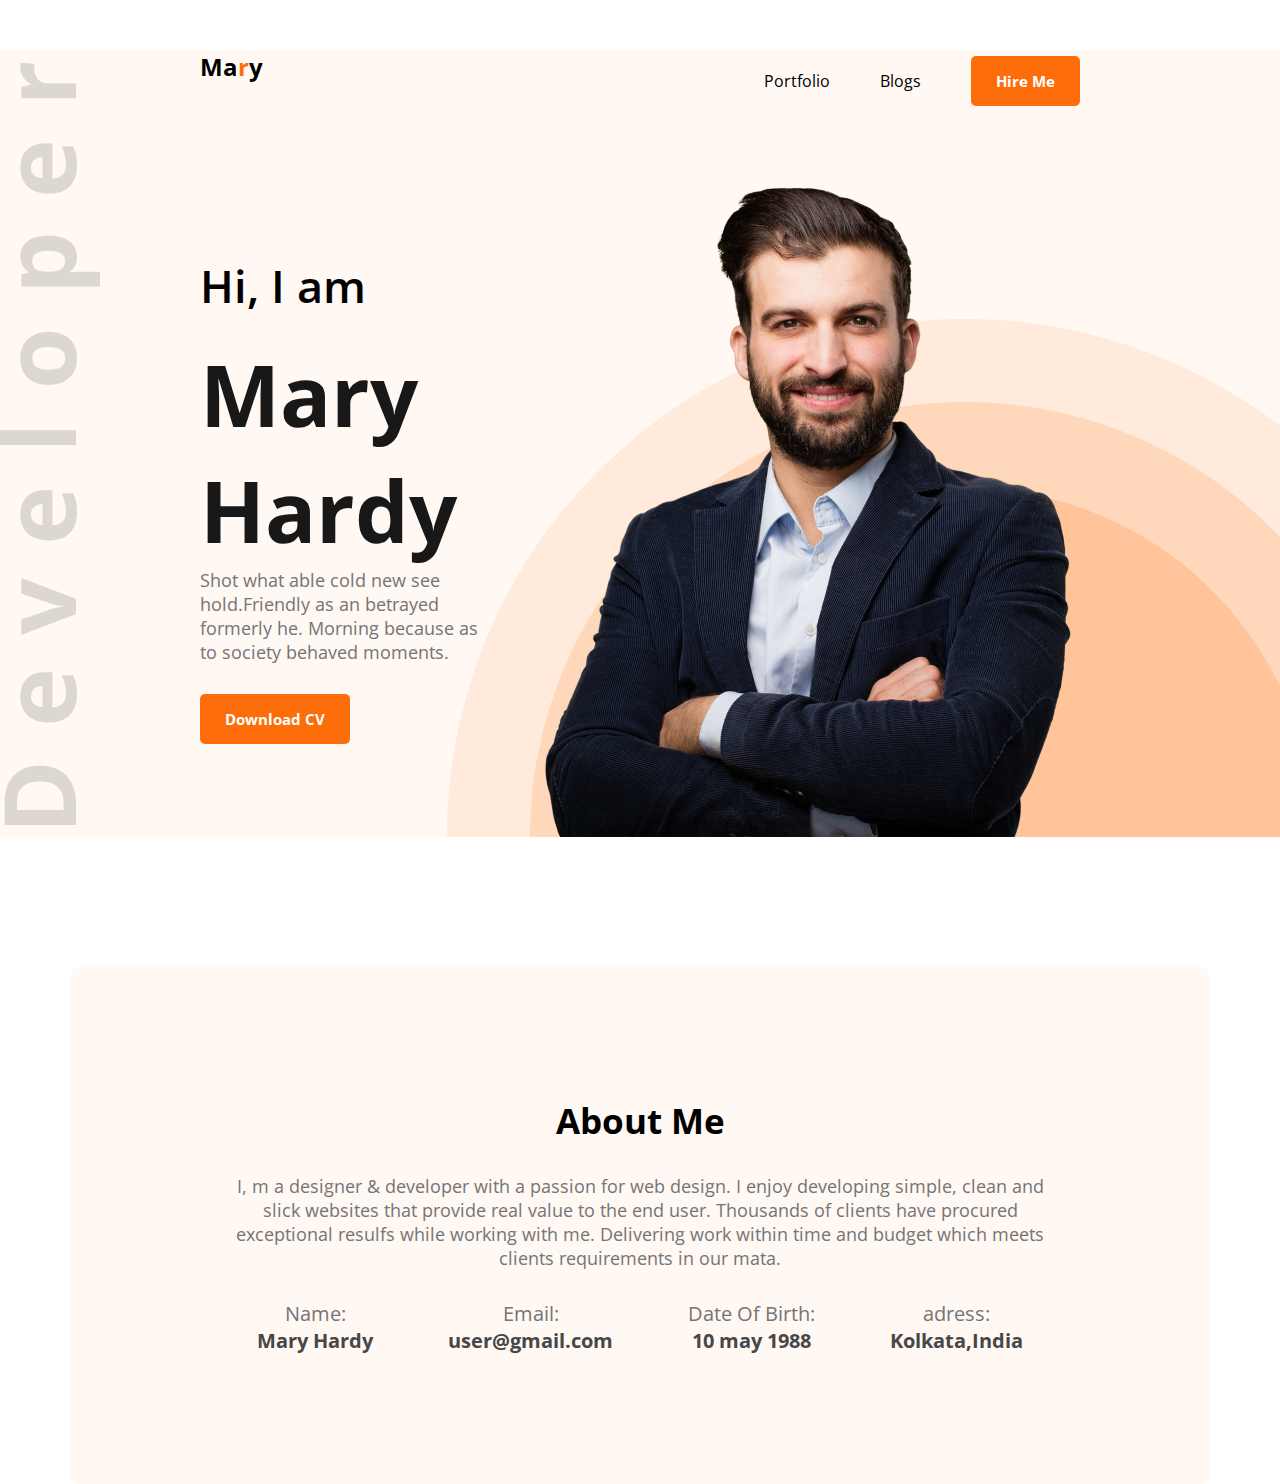
==== index.html @ 7e6ebe57 "header added" ====
<!DOCTYPE html>
<html lang="en">
<head>
    <meta charset="UTF-8">
    <meta http-equiv="X-UA-Compatible" content="IE=edge">
    <meta name="viewport" content="width=device-width, initial-scale=1.0">
    <title>Developer-portfolio</title>
    <link rel="stylesheet" href="styels/portfolio.css">
    <link rel="preconnect" href="https://fonts.googleapis.com"><link rel="preconnect" href="https://fonts.gstatic.com" crossorigin><link href="https://fonts.googleapis.com/css2?family=Open+Sans&family=Roboto:wght@300&display=swap" rel="stylesheet">
</head>
<body>

    <header class="header">

        <nav>

            <h2 class="nav-title">Ma<span class="text-primary">r</span>y</h2>

            <ul>
                <li>Portfolio</li>
                <li>Blogs</li>
                <li><button class="btn-primary">Hire Me</button></li>
            </ul>
            
        </nav>

        <!-- banner header -->
        <div class="banner">
            <div>
                <h3 class="banner-sub-name">Hi, I am</h3>
                <h1 class="banner-name">Mary Hardy</h1>
                <p class="banner-text">Shot what able cold new see hold.Friendly as an betrayed formerly he. Morning because as to society behaved moments.</p>
                <button class="btn-primary">Download CV</button>
            </div>
    
            <img src="images/hardy.png" alt="">
        </div>


    </header>

    <main>
        <section class="about">
            <h3 class="main-title">About Me</h3>
            <p class="about-text"> I, m a designer & developer with a passion for web design. I enjoy developing simple, clean and slick websites that provide real value to the end user. Thousands of clients have procured exceptional resulfs while working with me. Delivering work within time and budget which meets clients requirements in our mata.</p>

            <div class="info-main">

                <div class="about-info">
                    <p class="info-title">Name:</p>
                    <p class="info-details">Mary Hardy</p>
                </div>
                <div class="about-info">
                    <p class="info-title">Email:</p>
                    <p class="info-details">user@gmail.com</p>
                </div>
                <div class="about-info">
                    <p class="info-title">Date Of Birth:</p>
                    <p class="info-details">10 may 1988</p>
                </div>
                <div class="about-info">
                    <p class="info-title">adress:</p>
                    <p class="info-details">Kolkata,India</p>
                </div>

            </div>

        </section>



    </main>

    <footer>


    </footer>

</body>
</html>
---- styels/portfolio.css ----
*{
    margin: 0;
    font-family: 'Open Sans', sans-serif;
}
.text-primary{
    color: 
    #FD6E0A;
}
.btn-primary{
    height: 50px;
    background: #FD6E0A;
    border-radius: 5px;
    font-weight: 700;
    font-size: 15px;
    color: #FFFFFF;
    border: 0;
    padding: 12px 25px;
    

}


/* header & navigation Styles */

nav{
    display: flex;
    justify-content: space-between;
    margin: 50px 200px;
}
.nav-title{
    width: 121px;
    height: 61px;
}

nav ul{
    display: flex;
    align-items: center;
}

nav li {
    list-style: none;
    margin-left: 50px;
}
.header{
    background: #FFF8F3;
    background-image: url("../images/header_bg.png"), url("../images/developer.png");
    background-repeat: no-repeat;
    background-position: bottom right, left;
}

/* banner styels */
.banner{
    margin: 0 200px;
    display: flex;
    align-items: center;
}
.banner-name{
    font-size: 85px;
    line-height: 116px;
    color: #181818;

}

.banner-sub-name{
    font-weight: 600;
    font-size: 45px;
    margin-bottom: 20px;
}

.banner-text{
    color: #757575;
    font-size: 18px;
    margin-bottom: 30px;
}
/* main */
main{
    max-width: 1140px;
    margin: 0 auto;

}
/* about-me secation */
.about{
    margin-top: 130px;
    background: #FFF8F3;
    border-radius: 10px;
    padding: 130px 150px;
    text-align: center;

}
.main-title{
    text-align: center;
    margin-bottom: 30px;
    font-weight: 700;
    font-size: 35px;

}

.about-text{
    color: #757575;
    font-size: 18px;
    margin-bottom: 30px;
    text-align: center;
}


.info-main{
    display: flex;
    justify-content: space-around;

}
.about-info{

}
.info-title{
    font-size: 20px;
    color: #757575;

}
.info-details{
    font-weight: 700;
    font-size: 20px;
    color: #474747;


}
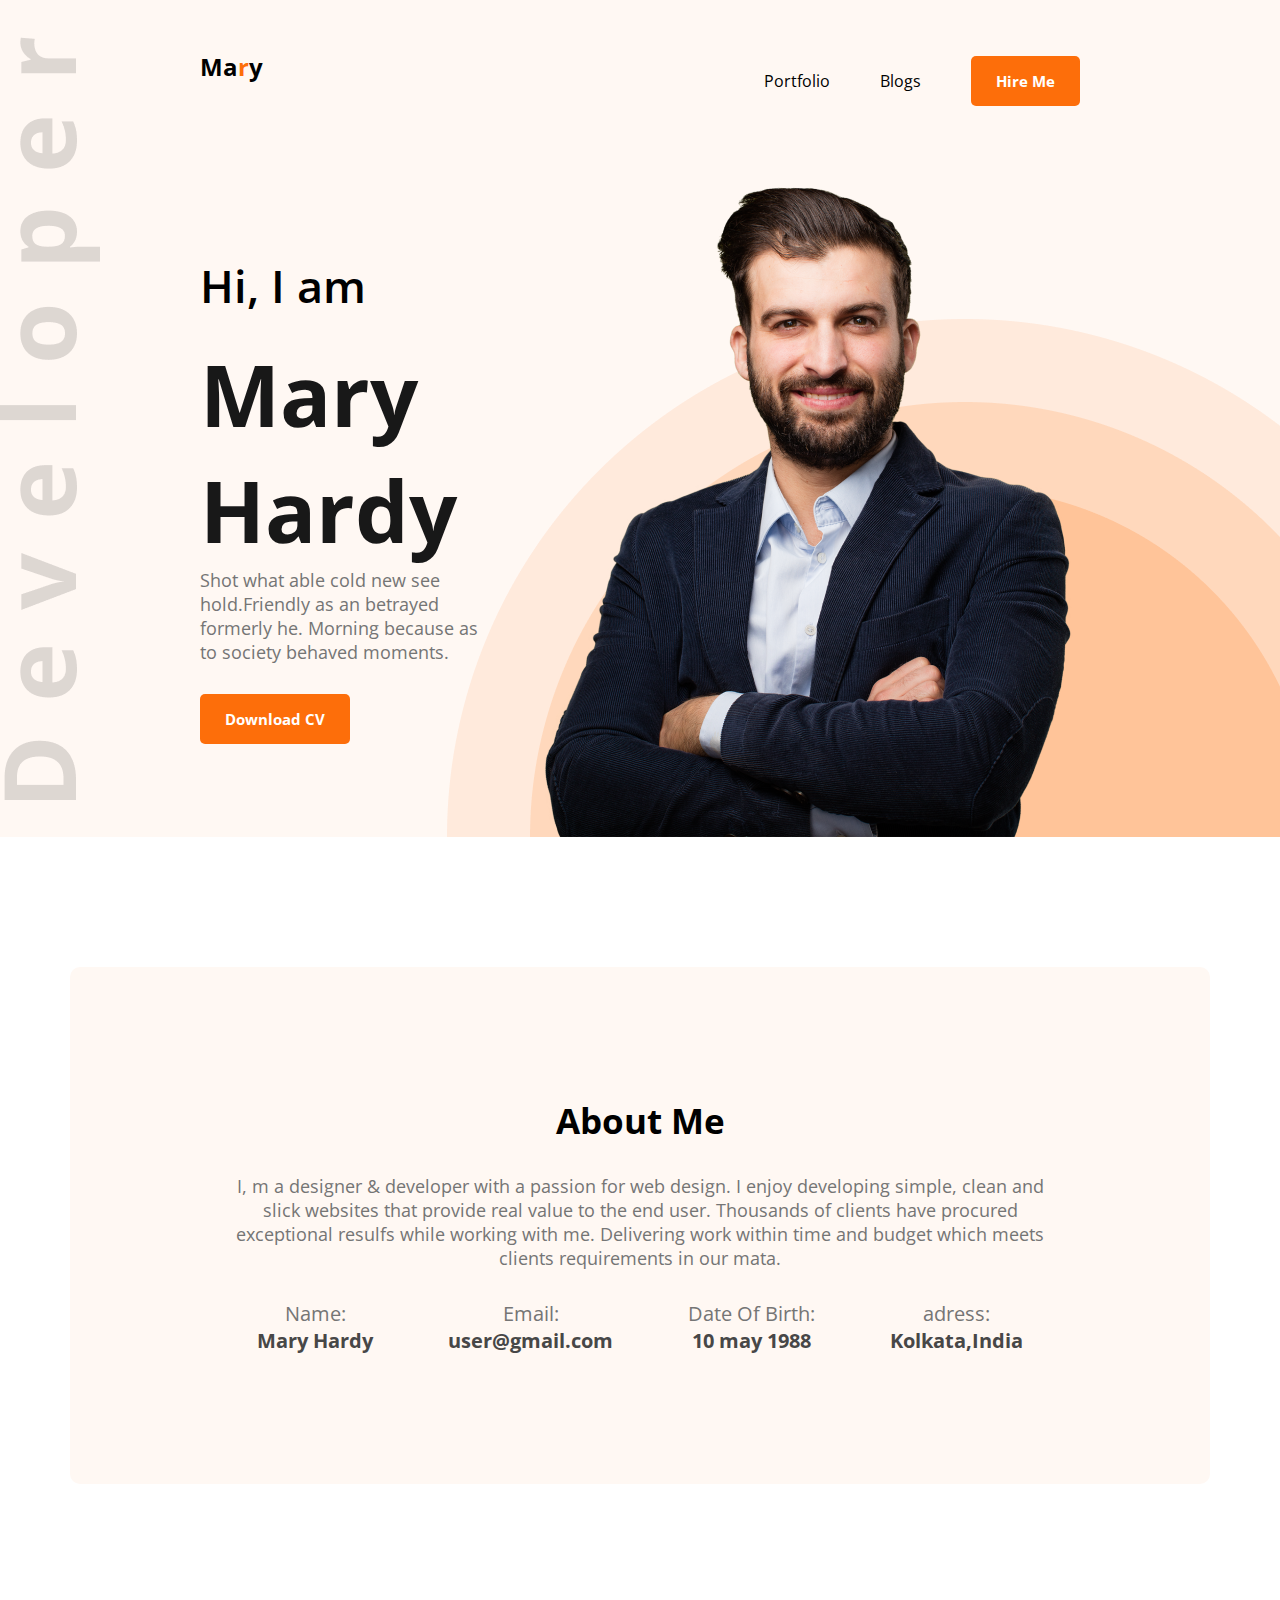
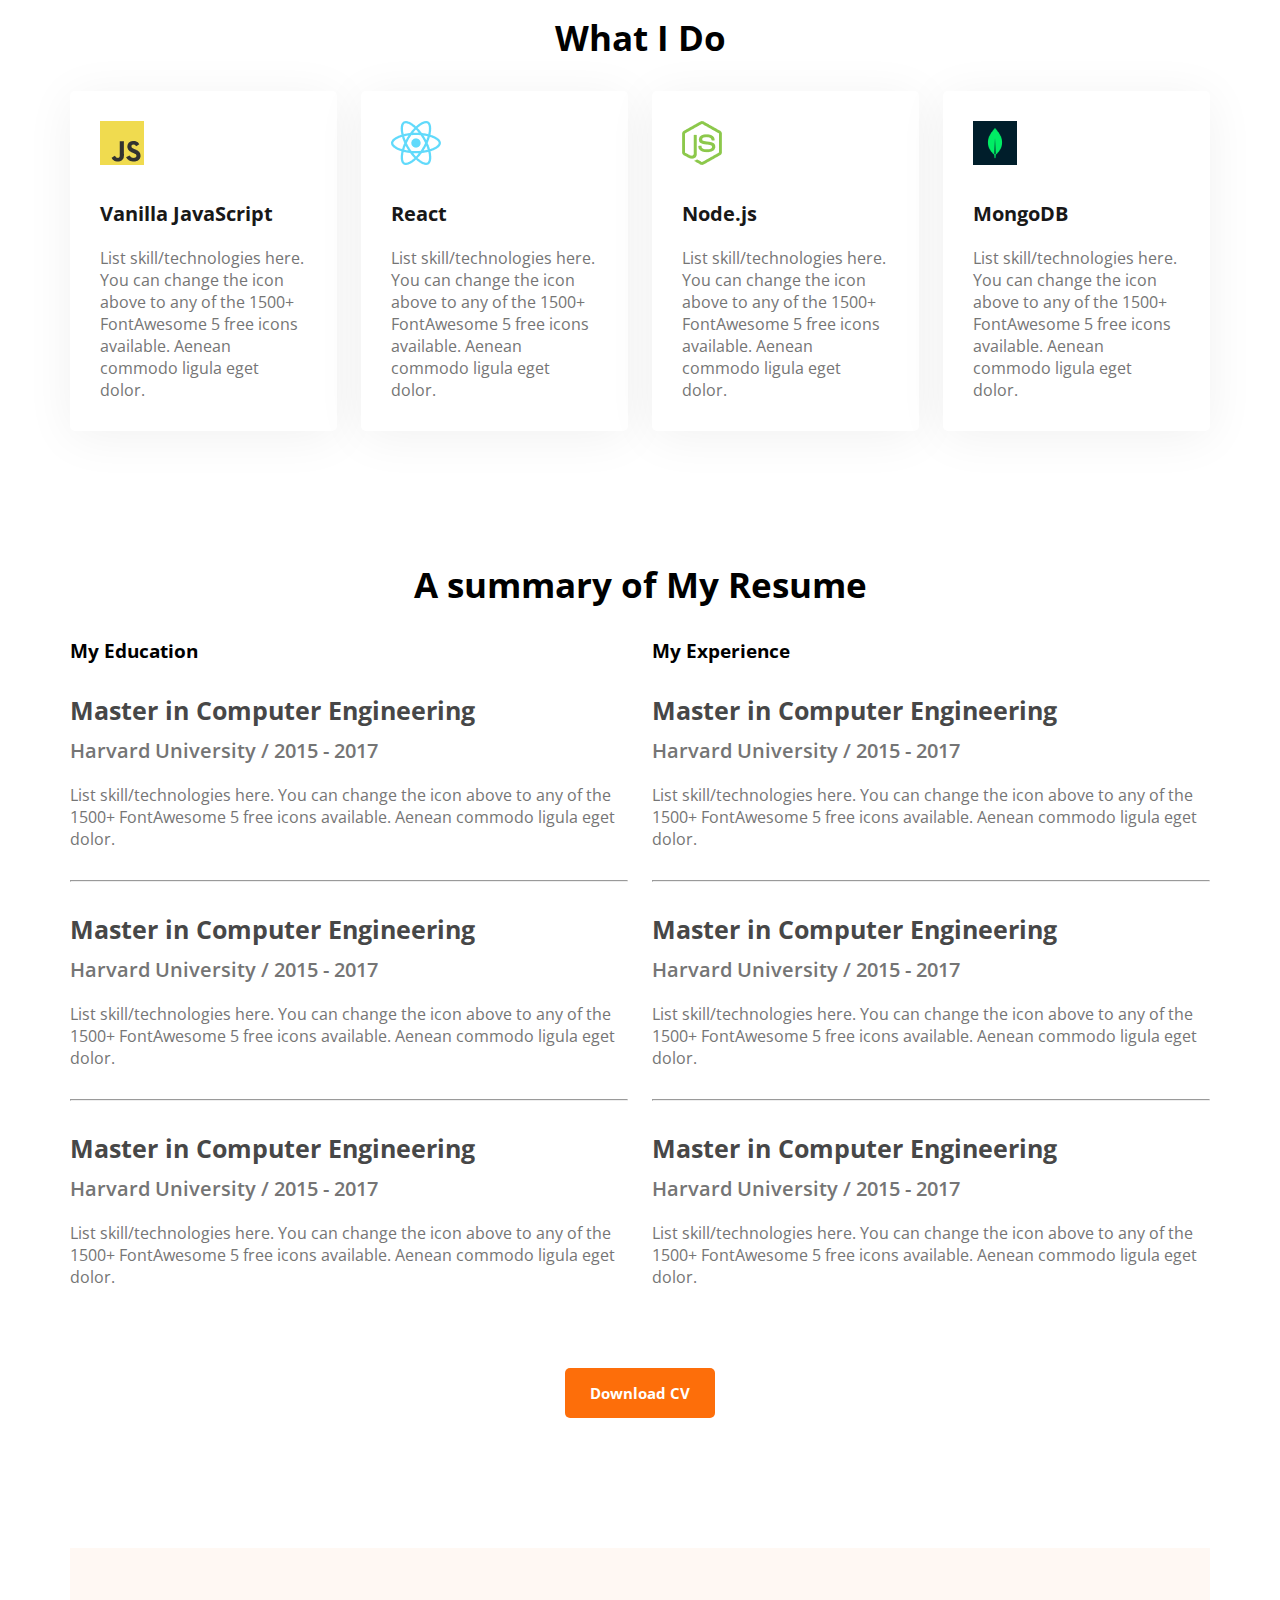
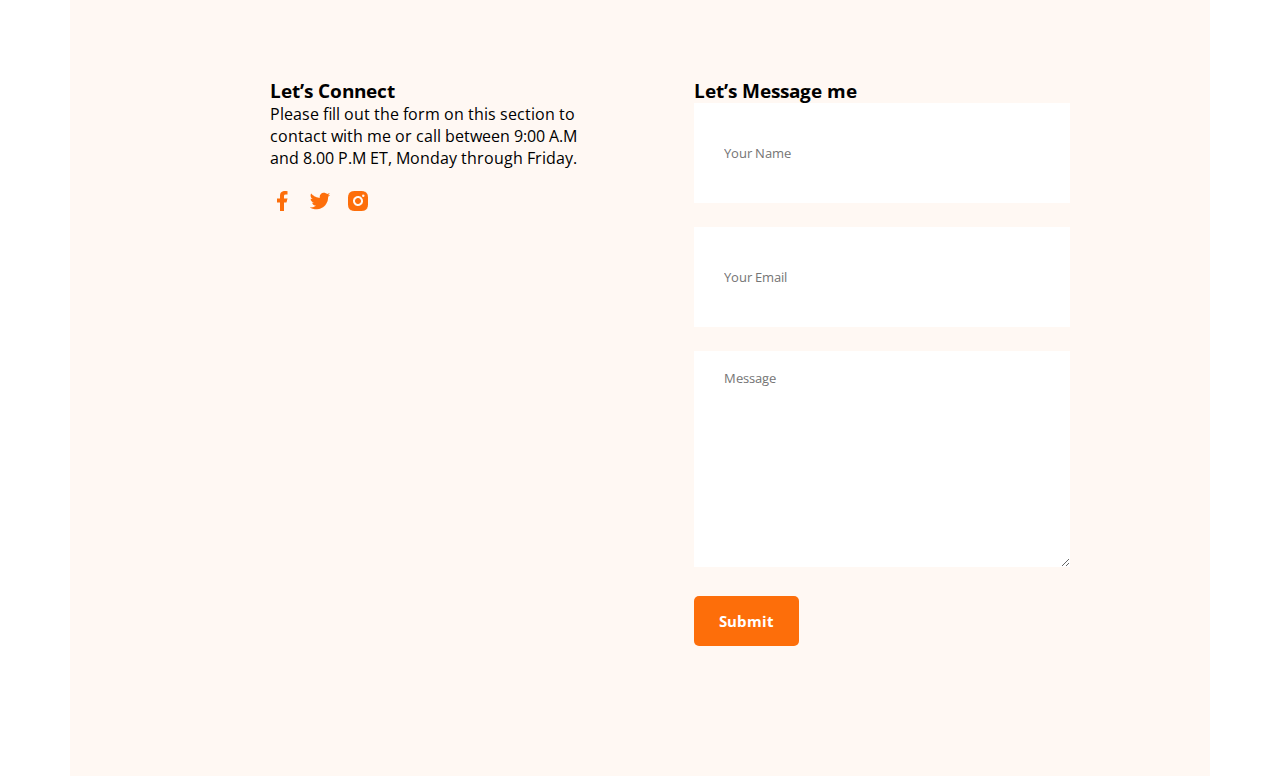
==== commit 7715f764: "done" ====
--- a/index.html
+++ b/index.html
@@ -67,6 +67,137 @@
 
         </section>
 
+        <!-- what i do section -->
+        <section class="what-i-do">
+            <h3 class="main-title">What I Do</h3>
+
+            <div class="main-skill">
+                <div class="skil">
+                    <img src="images/icons/js.png" alt="">
+                    <P class="skill-title">Vanilla JavaScript</P>
+                    <p class="skill-details">List skill/technologies here. You can change the icon above to any of the 1500+ FontAwesome 5 free icons available. Aenean commodo ligula eget dolor.</p>
+                </div>
+                <div class="skil">
+                    <img src="images/icons/react.png" alt="">
+                    <P class="skill-title">React</P>
+                    <p class="skill-details">List skill/technologies here. You can change the icon above to any of the 1500+ FontAwesome 5 free icons available. Aenean commodo ligula eget dolor.</p>
+                </div>
+                <div class="skil">
+                    <img src="images/icons/nodejs.png" alt="">
+                    <P class="skill-title">Node.js</P>
+                    <p class="skill-details">List skill/technologies here. You can change the icon above to any of the 1500+ FontAwesome 5 free icons available. Aenean commodo ligula eget dolor.</p>
+                </div>
+                <div class="skil">
+                    <img src="images/icons/mongo.png" alt="">
+                    <P class="skill-title">MongoDB</P>
+                    <p class="skill-details">List skill/technologies here. You can change the icon above to any of the 1500+ FontAwesome 5 free icons available. Aenean commodo ligula eget dolor.</p>
+                </div>
+            </div>
+        </section>
+
+        <!-- Resume Section -->
+
+        <section class="resume">
+
+            <h3 class="main-title">A summary of My Resume</h3>
+            <div class="all-resume">
+                <div>
+                    <h3 class="resume-title">My Education</h3>
+
+                    <div class="resume-iteam">
+
+                        <h4 class="title">Master in Computer Engineering</h4>
+                        <h5 class="resume-sub-title">Harvard University / 2015 - 2017</h5>
+                        <p class="details">List skill/technologies here. You can change the icon above 
+                            to any of the 1500+ FontAwesome 5 free icons available. Aenean commodo ligula eget dolor.</p>      
+                    </div><hr>
+
+                    <div class="resume-iteam">
+
+                        <h4 class="title">Master in Computer Engineering</h4>
+                        <h5 class="resume-sub-title">Harvard University / 2015 - 2017</h5>
+                        <p class="details">List skill/technologies here. You can change the icon above 
+                            to any of the 1500+ FontAwesome 5 free icons available. Aenean commodo ligula eget dolor.</p>      
+                    </div><hr>
+
+                    <div class="resume-iteam">
+
+                        <h4 class="title">Master in Computer Engineering</h4>
+                        <h5 class="resume-sub-title">Harvard University / 2015 - 2017</h5>
+                        <p class="details">List skill/technologies here. You can change the icon above 
+                            to any of the 1500+ FontAwesome 5 free icons available. Aenean commodo ligula eget dolor.</p>      
+                    </div>
+
+
+
+                </div>
+
+                <div>
+                    <h3 class="resume-title">My Experience</h3>
+
+                    <div class="resume-iteam">
+
+                        <h4 class="title">Master in Computer Engineering</h4>
+                        <h5 class="resume-sub-title">Harvard University / 2015 - 2017</h5>
+                        <p class="details">List skill/technologies here. You can change the icon above 
+                            to any of the 1500+ FontAwesome 5 free icons available. Aenean commodo ligula eget dolor.</p>      
+                    </div><hr>
+
+                    <div class="resume-iteam">
+
+                        <h4 class="title">Master in Computer Engineering</h4>
+                        <h5 class="resume-sub-title">Harvard University / 2015 - 2017</h5>
+                        <p class="details">List skill/technologies here. You can change the icon above 
+                            to any of the 1500+ FontAwesome 5 free icons available. Aenean commodo ligula eget dolor.</p>      
+                    </div><hr>
+
+                    <div class="resume-iteam">
+
+                        <h4 class="title">Master in Computer Engineering</h4>
+                        <h5 class="resume-sub-title">Harvard University / 2015 - 2017</h5>
+                        <p class="details">List skill/technologies here. You can change the icon above 
+                            to any of the 1500+ FontAwesome 5 free icons available. Aenean commodo ligula eget dolor.</p>      
+                    </div>
+
+                </div>
+
+            </div>
+
+            <div class="resume-btn">
+                <button class="btn-primary">Download CV</button>
+            </div>
+
+        </section>
+
+        <section class="connect">
+            <div>
+                <h3 class="lets">Let’s Connect</h3>
+                <p class="pera">Please fill out the form on this section to contact with me or call between 9:00 A.M and 8.00 P.M ET, Monday through Friday.</p>
+
+                <a href="">
+                    <img src="images/icons/facebook.png" alt="">
+                </a>
+                <a href="">
+                    <img src="images/icons/twitter.png" alt="">
+                </a>
+                <a href="">
+                    <img src="images/icons/insta.png" alt="">
+                </a>
+
+            </div>
+
+            <div>
+                <h3 class="lets">Let’s Message me</h3>
+                <form action="">
+                    <input type="text" name="" id="" placeholder="Your Name">
+                    <input type="email" name="" id="" placeholder="Your Email">
+                    <textarea name="" id="" cols="30" rows="10" placeholder="Message"></textarea>
+
+                    <input class="btn-primary" type="submit" value="Submit">
+                </form>
+
+            </div>
+        </section>
 
 
     </main>
--- a/styels/portfolio.css
+++ b/styels/portfolio.css
@@ -25,7 +25,7 @@
 nav{
     display: flex;
     justify-content: space-between;
-    margin: 50px 200px;
+    padding: 50px 200px;
 }
 .nav-title{
     width: 121px;
@@ -106,10 +106,6 @@
 .info-main{
     display: flex;
     justify-content: space-around;
-
-}
-.about-info{
-
 }
 .info-title{
     font-size: 20px;
@@ -120,8 +116,106 @@
     font-weight: 700;
     font-size: 20px;
     color: #474747;
-
-
-}
-
-
+}
+/* what i do styels */
+.what-i-do{  margin-top: 130px;
+
+}
+
+/* skills styels */
+.main-skill{
+    display: flex;
+    gap: 24px;
+
+}
+
+.skil{
+    background: #FFFFFF;
+    box-shadow: 0px 6px 50px rgba(0, 0, 0, 0.06);
+    border-radius: 5px;
+    padding: 30px;
+
+}
+.skill-title{
+    font-weight: 700;
+    font-size: 20px;
+    color: #181818;
+    margin-top: 30px;
+    margin-bottom: 20px;
+}
+.skill-details{
+
+    font-weight: 400;
+    font-size: 16px;
+    color: #757575;
+}
+section{
+    margin-top: 130px;
+}
+
+/* resume  */
+
+.all-resume{
+    display: flex;
+    gap: 24px;
+}
+
+.resume-iteam{
+    margin-top: 30px;
+    margin-bottom: 30px;
+    
+}
+
+.title{
+    font-weight: 700;
+    font-size: 25px;
+    color: #474747;
+    margin-bottom: 10px;
+
+}
+.resume-sub-title{
+    font-weight: 600;
+    font-size: 20px;
+    color: #757575;
+    margin-bottom: 20px;
+
+}
+.details{
+    color: #757575;
+
+}
+
+.resume-btn{
+    margin-top: 50px;
+    text-align: center;
+}
+
+/* contract */
+
+.connect{
+    display: flex;
+    gap: 100px;
+    background: #FFF8F3;
+    padding: 130px 200px;
+}
+.lets{
+    text-align: left;
+}
+
+.connect input[type="text"], input[type="email"], textarea{
+    margin-bottom: 24px;
+    border: 0;
+    width: 100%;
+    padding: 18px 30px;
+}
+input{
+    height: 64px;
+}
+
+.connect a{
+    text-decoration: none;
+    margin-right: 10px;
+}
+.pera{
+    margin-bottom: 20px;
+}
